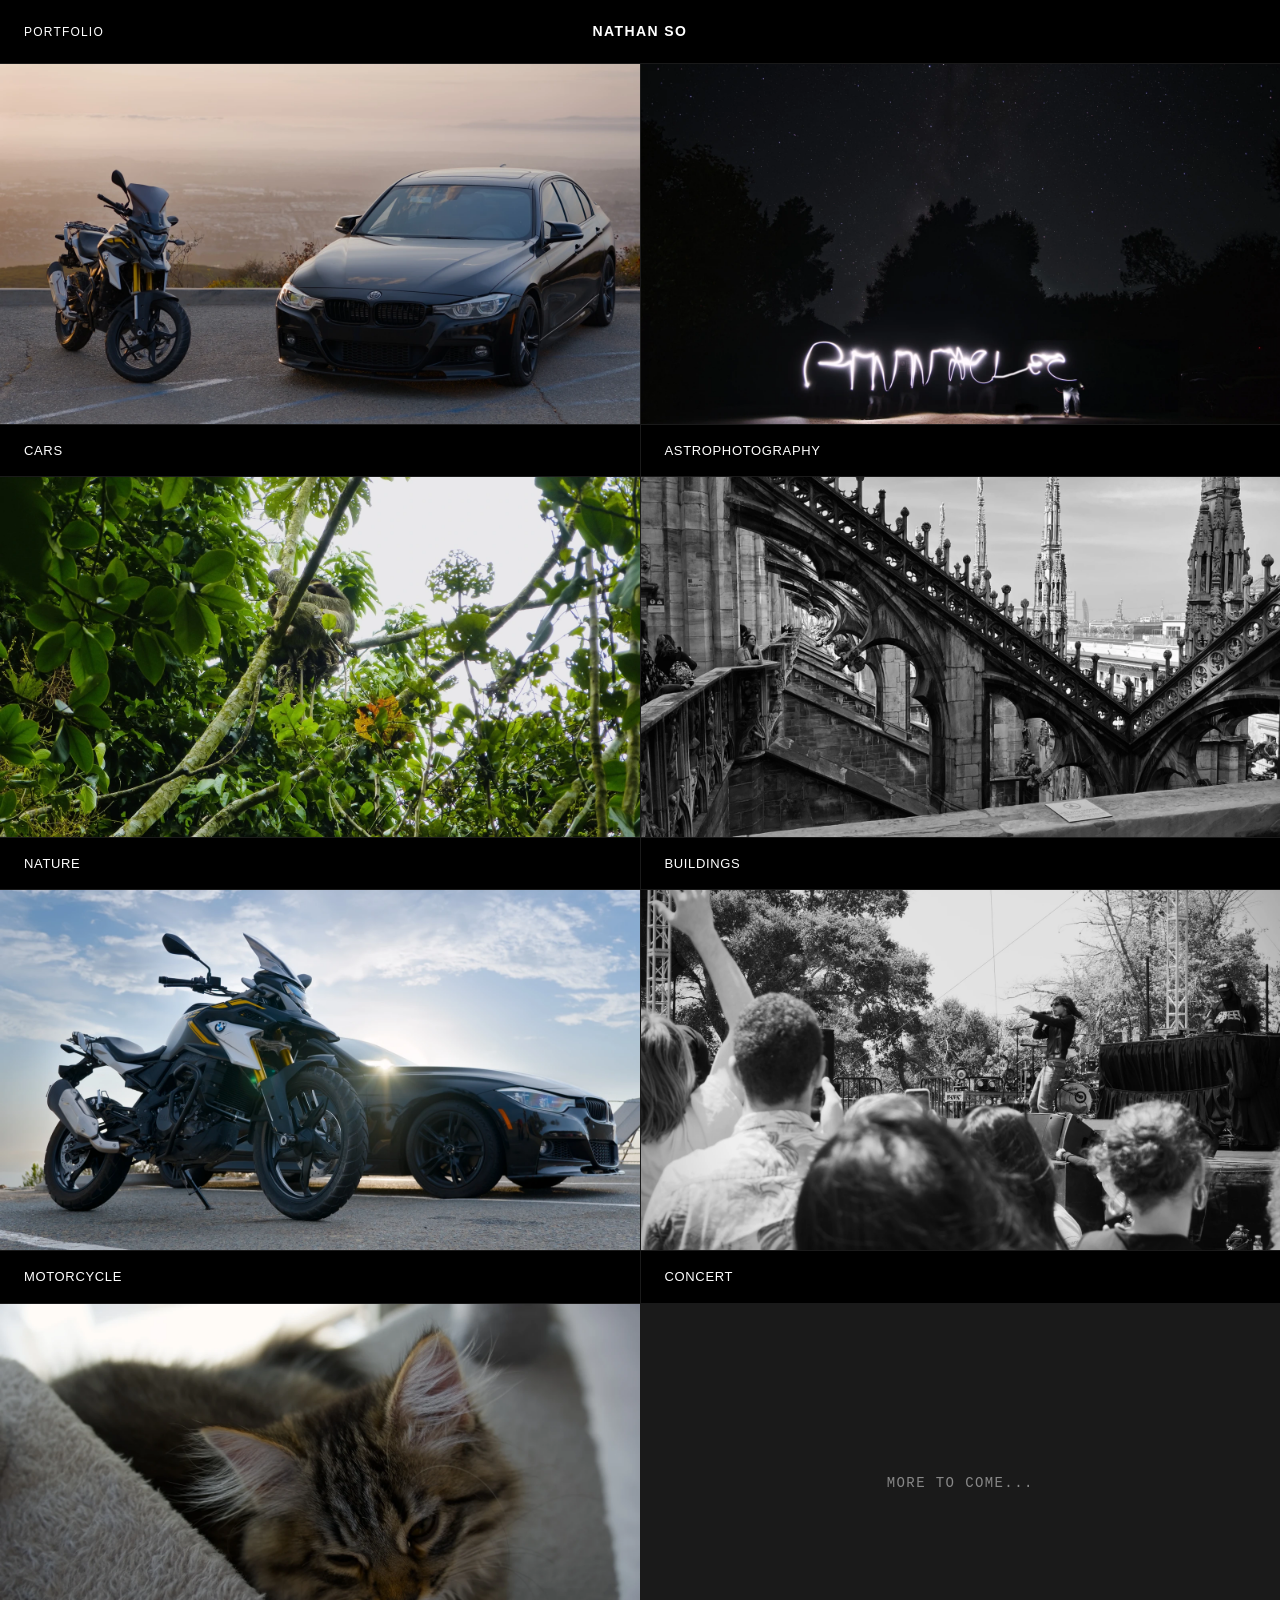
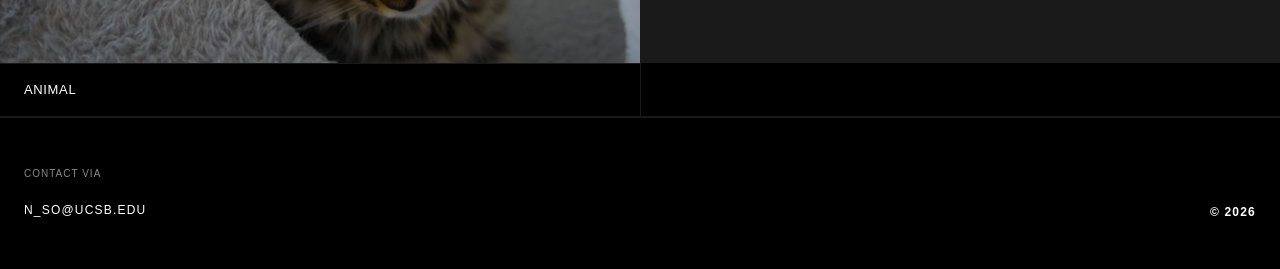
==== index.html @ 7e8517ad "first commit" ====
<!DOCTYPE html>
<html lang="en">
<head>
  <meta charset="UTF-8">
  <meta name="viewport" content="width=device-width, initial-scale=1.0">
  <title>Portfolio</title>
  <meta name="description" content="High-end editorial photography portfolio.">
  <link rel="stylesheet" href="styles.css">
</head>
<body>
  
    <header>
      <div class="header-left">
        <button class="hamburger">
          <span></span>
          <span></span>
        </button>
        <div class="nav-links">
          <a href="index.html" class="nav-link active">PORTFOLIO</a>
        </div>
      </div>
      <div class="logo"><a href="index.html">Nathan So</a></div>
      <div class="header-right">
        <!-- Empty for balance on desktop -->
      </div>
    </header>
    
    <div class="mobile-menu">
      <a href="index.html" class="nav-link">PORTFOLIO</a>
    </div>
    
  <main>
    
    <div class="portfolio-grid">
      
        <a href="projects/cars.html" class="grid-item">
          <div class="grid-image-wrap">
            <img src="assets/covers/cars.webp" alt="Cars cover" class="grid-image" loading="lazy" decoding="async">
          </div>
          <div class="grid-meta">
            <span class="grid-title">Cars</span>
          </div>
        </a>
        
        <a href="projects/astrophotography.html" class="grid-item">
          <div class="grid-image-wrap">
            <img src="assets/covers/astrophotography.webp" alt="Astrophotography cover" class="grid-image" loading="lazy" decoding="async">
          </div>
          <div class="grid-meta">
            <span class="grid-title">Astrophotography</span>
          </div>
        </a>
        
        <a href="projects/nature.html" class="grid-item">
          <div class="grid-image-wrap">
            <img src="assets/covers/nature.webp" alt="Nature cover" class="grid-image" loading="lazy" decoding="async">
          </div>
          <div class="grid-meta">
            <span class="grid-title">Nature</span>
          </div>
        </a>
        
        <a href="projects/buildings.html" class="grid-item">
          <div class="grid-image-wrap">
            <img src="assets/covers/buildings.webp" alt="Buildings cover" class="grid-image" loading="lazy" decoding="async">
          </div>
          <div class="grid-meta">
            <span class="grid-title">Buildings</span>
          </div>
        </a>
        
        <a href="projects/motorcycle.html" class="grid-item">
          <div class="grid-image-wrap">
            <img src="assets/covers/motorcycle.webp" alt="Motorcycle cover" class="grid-image" loading="lazy" decoding="async">
          </div>
          <div class="grid-meta">
            <span class="grid-title">Motorcycle</span>
          </div>
        </a>
        
        <a href="projects/concert.html" class="grid-item">
          <div class="grid-image-wrap">
            <img src="assets/covers/concert.webp" alt="Concert cover" class="grid-image" loading="lazy" decoding="async">
          </div>
          <div class="grid-meta">
            <span class="grid-title">Concert</span>
          </div>
        </a>
        
        <a href="projects/animal.html" class="grid-item">
          <div class="grid-image-wrap">
            <img src="assets/covers/animal.webp" alt="Animal cover" class="grid-image" loading="lazy" decoding="async">
          </div>
          <div class="grid-meta">
            <span class="grid-title">Animal</span>
          </div>
        </a>
        
        <div class="grid-item more-to-come">
          <div class="grid-image-wrap flex-center">
            <span class="more-text">More to come...</span>
          </div>
        </div>
        
    </div>
    
  </main>
  
    <footer>
      <div class="footer-left">
        <div class="footer-label">CONTACT VIA</div>
        <div class="footer-links" style="position: relative;">
          <button class="email-copy-btn" id="email-btn">n_so@ucsb.edu</button>
          <div class="copy-popup" id="copy-popup">Copied to clipboard</div>
        </div>
      </div>
      <div class="footer-right">
        <div class="logo-mark">© 2026</div>
      </div>
    </footer>
    
  <script src="scripts.js"></script>
</body>
</html>
---- styles.css ----
:root {
  --black: #000000;
  --white: #ffffff;
  --gray: #888888;
  --border: #1a1a1a;
  --font-main: 'Helvetica Neue', Helvetica, Arial, sans-serif;
  --font-mono: ui-monospace, SFMono-Regular, Menlo, Monaco, Consolas, monospace;
}

* {
  box-sizing: border-box;
  margin: 0;
  padding: 0;
}

html, body {
  background-color: var(--black);
  color: var(--white);
  font-family: var(--font-main);
  -webkit-font-smoothing: antialiased;
  -moz-osx-font-smoothing: grayscale;
  line-height: 1.5;
  width: 100%;
  overflow-x: hidden;
}

a {
  color: inherit;
  text-decoration: none;
}

/* Header */
header {
  position: fixed;
  top: 0;
  left: 0;
  width: 100%;
  height: 64px;
  background-color: var(--black);
  border-bottom: 1px solid var(--border);
  z-index: 100;
  display: flex;
  align-items: center;
  justify-content: space-between;
  padding: 0 24px;
}

.header-left, .header-right {
  flex: 1;
  display: flex;
  align-items: center;
}

.header-right {
  justify-content: flex-end;
  gap: 24px;
}

.logo {
  flex: 0 0 auto;
  font-size: 14px;
  font-weight: 700;
  letter-spacing: 0.1em;
  text-transform: uppercase;
  text-align: center;
}

.nav-links {
  display: flex;
  gap: 24px;
}

.nav-link {
  font-size: 12px;
  font-weight: 500;
  letter-spacing: 0.1em;
  text-transform: uppercase;
  color: var(--gray);
  transition: color 0.2s ease;
}

.nav-link:hover, .nav-link.active {
  color: var(--white);
}

.hamburger {
  display: none;
  flex-direction: column;
  justify-content: space-between;
  width: 24px;
  height: 12px;
  background: transparent;
  border: none;
  cursor: pointer;
  z-index: 200;
}

.hamburger span {
  display: block;
  width: 100%;
  height: 1px;
  background-color: var(--white);
  transition: all 0.3s ease;
}

.hamburger.open span:nth-child(1) {
  transform: translateY(5.5px) rotate(45deg);
}
.hamburger.open span:nth-child(2) {
  transform: translateY(-5.5px) rotate(-45deg);
}

/* Mobile Menu Overlay */
.mobile-menu {
  position: fixed;
  top: 0;
  left: 0;
  width: 100%;
  height: 100vh;
  background-color: var(--black);
  z-index: 150;
  display: flex;
  flex-direction: column;
  justify-content: center;
  align-items: center;
  gap: 32px;
  opacity: 0;
  pointer-events: none;
  transition: opacity 0.3s ease;
}

.mobile-menu.open {
  opacity: 1;
  pointer-events: all;
}

.mobile-menu .nav-link {
  font-size: 24px;
  color: var(--white);
}

/* Main Content */
main {
  margin-top: 64px;
  min-height: calc(100vh - 64px - 100px);
}

/* Index - Grid */
.portfolio-grid {
  display: grid;
  grid-template-columns: repeat(2, 1fr);
  gap: 1px;
  background-color: var(--border);
  border-bottom: 1px solid var(--border);
}

.grid-item {
  background-color: var(--black);
  display: block;
  position: relative;
  overflow: hidden;
}

.grid-image-wrap {
  position: relative;
  width: 100%;
  aspect-ratio: 16 / 9;
  overflow: hidden;
}

.grid-image {
  width: 100%;
  height: 100%;
  object-fit: cover;
  transition: transform 0.6s cubic-bezier(0.25, 1, 0.5, 1), opacity 0.6s ease;
}

.grid-item:hover .grid-image {
  transform: scale(1.03);
  opacity: 0.8;
}

.grid-meta {
  padding: 16px 24px;
  display: flex;
  justify-content: space-between;
  align-items: center;
  border-top: 1px solid var(--border);
}

.grid-title {
  font-size: 13px;
  font-weight: 500;
  letter-spacing: 0.05em;
  text-transform: uppercase;
}

.grid-category {
  font-size: 11px;
  color: var(--gray);
  letter-spacing: 0.05em;
  text-transform: uppercase;
}

.more-to-come {
  background-color: var(--black);
}

.flex-center {
  display: flex;
  align-items: center;
  justify-content: center;
  background-color: var(--border);
}

.more-text {
  font-family: var(--font-mono);
  font-size: 14px;
  color: var(--gray);
  text-transform: uppercase;
  letter-spacing: 0.1em;
}

/* Project Hero */
.project-hero {
  padding: 64px 24px;
  display: flex;
  justify-content: space-between;
  align-items: flex-start;
  border-bottom: 1px solid var(--border);
}

.project-title {
  font-size: 32px;
  font-weight: 500;
  letter-spacing: 0.02em;
  text-transform: uppercase;
  max-width: 50%;
}

.project-meta {
  text-align: right;
  font-family: var(--font-mono);
  font-size: 11px;
  color: var(--gray);
  line-height: 2;
  text-transform: uppercase;
}

/* Masonry Gallery */
.masonry {
  display: flex;
  gap: 12px;
  padding: 12px;
}

.masonry-column {
  display: flex;
  flex-direction: column;
  gap: 12px;
  flex: 1;
}

.masonry-item {
  cursor: zoom-in;
  display: block;
}

.masonry-item img {
  width: 100%;
  display: block;
  height: auto;
}

/* Contact Page */
.contact-container {
  padding: 120px 24px;
  max-width: 600px;
  margin: 0 auto;
  text-align: center;
}

.contact-title {
  font-size: 24px;
  font-weight: 400;
  margin-bottom: 48px;
  letter-spacing: 0.1em;
  text-transform: uppercase;
}

.contact-links {
  display: flex;
  flex-direction: column;
  gap: 24px;
}

.contact-link {
  font-size: 16px;
  color: var(--gray);
  transition: color 0.2s;
  letter-spacing: 0.05em;
  text-transform: uppercase;
}

.contact-link:hover {
  color: var(--white);
}

/* Footer */
footer {
  padding: 48px 24px;
  border-top: 1px solid var(--border);
  display: flex;
  justify-content: space-between;
  align-items: flex-end;
}

.footer-left {
  display: flex;
  flex-direction: column;
  gap: 8px;
}

.footer-label {
  font-size: 10px;
  color: var(--gray);
  letter-spacing: 0.1em;
  text-transform: uppercase;
  margin-bottom: 8px;
}

.footer-links a, .email-copy-btn {
  font-size: 12px;
  letter-spacing: 0.1em;
  margin-right: 24px;
  text-transform: uppercase;
  background: none;
  border: none;
  color: inherit;
  font-family: inherit;
  cursor: pointer;
  padding: 0;
}

.footer-links a:hover, .email-copy-btn:hover {
  color: var(--gray);
}

.copy-popup {
  position: absolute;
  bottom: 100%;
  left: 0;
  margin-bottom: 8px;
  background: var(--white);
  color: var(--black);
  padding: 4px 8px;
  font-size: 10px;
  font-family: var(--font-mono);
  text-transform: uppercase;
  white-space: nowrap;
  opacity: 0;
  pointer-events: none;
  transition: opacity 0.2s ease, transform 0.2s ease;
  transform: translateY(4px);
}

.copy-popup.show {
  opacity: 1;
  transform: translateY(0);
}

.footer-right .logo-mark {
  font-size: 12px;
  font-weight: 700;
  letter-spacing: 0.1em;
}

/* Lightbox */
.lightbox {
  position: fixed;
  top: 0;
  left: 0;
  width: 100%;
  height: 100vh;
  background-color: var(--black);
  z-index: 1000;
  display: flex;
  justify-content: center;
  align-items: center;
  opacity: 0;
  pointer-events: none;
  transition: opacity 0.3s ease;
}

.lightbox.active {
  opacity: 1;
  pointer-events: all;
}

.lightbox-content {
  position: relative;
  max-width: 90%;
  max-height: 90vh;
}

.lightbox-img {
  max-width: 100%;
  max-height: 90vh;
  object-fit: contain;
  display: block;
}

.lightbox-close {
  position: absolute;
  top: 24px;
  right: 24px;
  background: none;
  border: none;
  cursor: pointer;
  z-index: 1010;
}

.lightbox-controls {
  position: absolute;
  top: 50%;
  left: 0;
  width: 100%;
  display: flex;
  justify-content: space-between;
  padding: 0 24px;
  transform: translateY(-50%);
  pointer-events: none;
}

.lightbox-prev, .lightbox-next {
  background: none;
  border: none;
  cursor: pointer;
  pointer-events: all;
  padding: 16px;
}

.lightbox svg {
  stroke: var(--white);
  width: 24px;
  height: 24px;
}

/* Responsive */
@media (max-width: 768px) {
  .nav-links {
    display: none;
  }
  
  .hamburger {
    display: flex;
  }

  .portfolio-grid {
    grid-template-columns: 1fr;
  }
  
  .masonry {
    flex-direction: column;
  }
  
  .project-hero {
    flex-direction: column;
    gap: 24px;
  }
  
  .project-title {
    max-width: 100%;
  }
  
  .project-meta {
    text-align: left;
  }
}
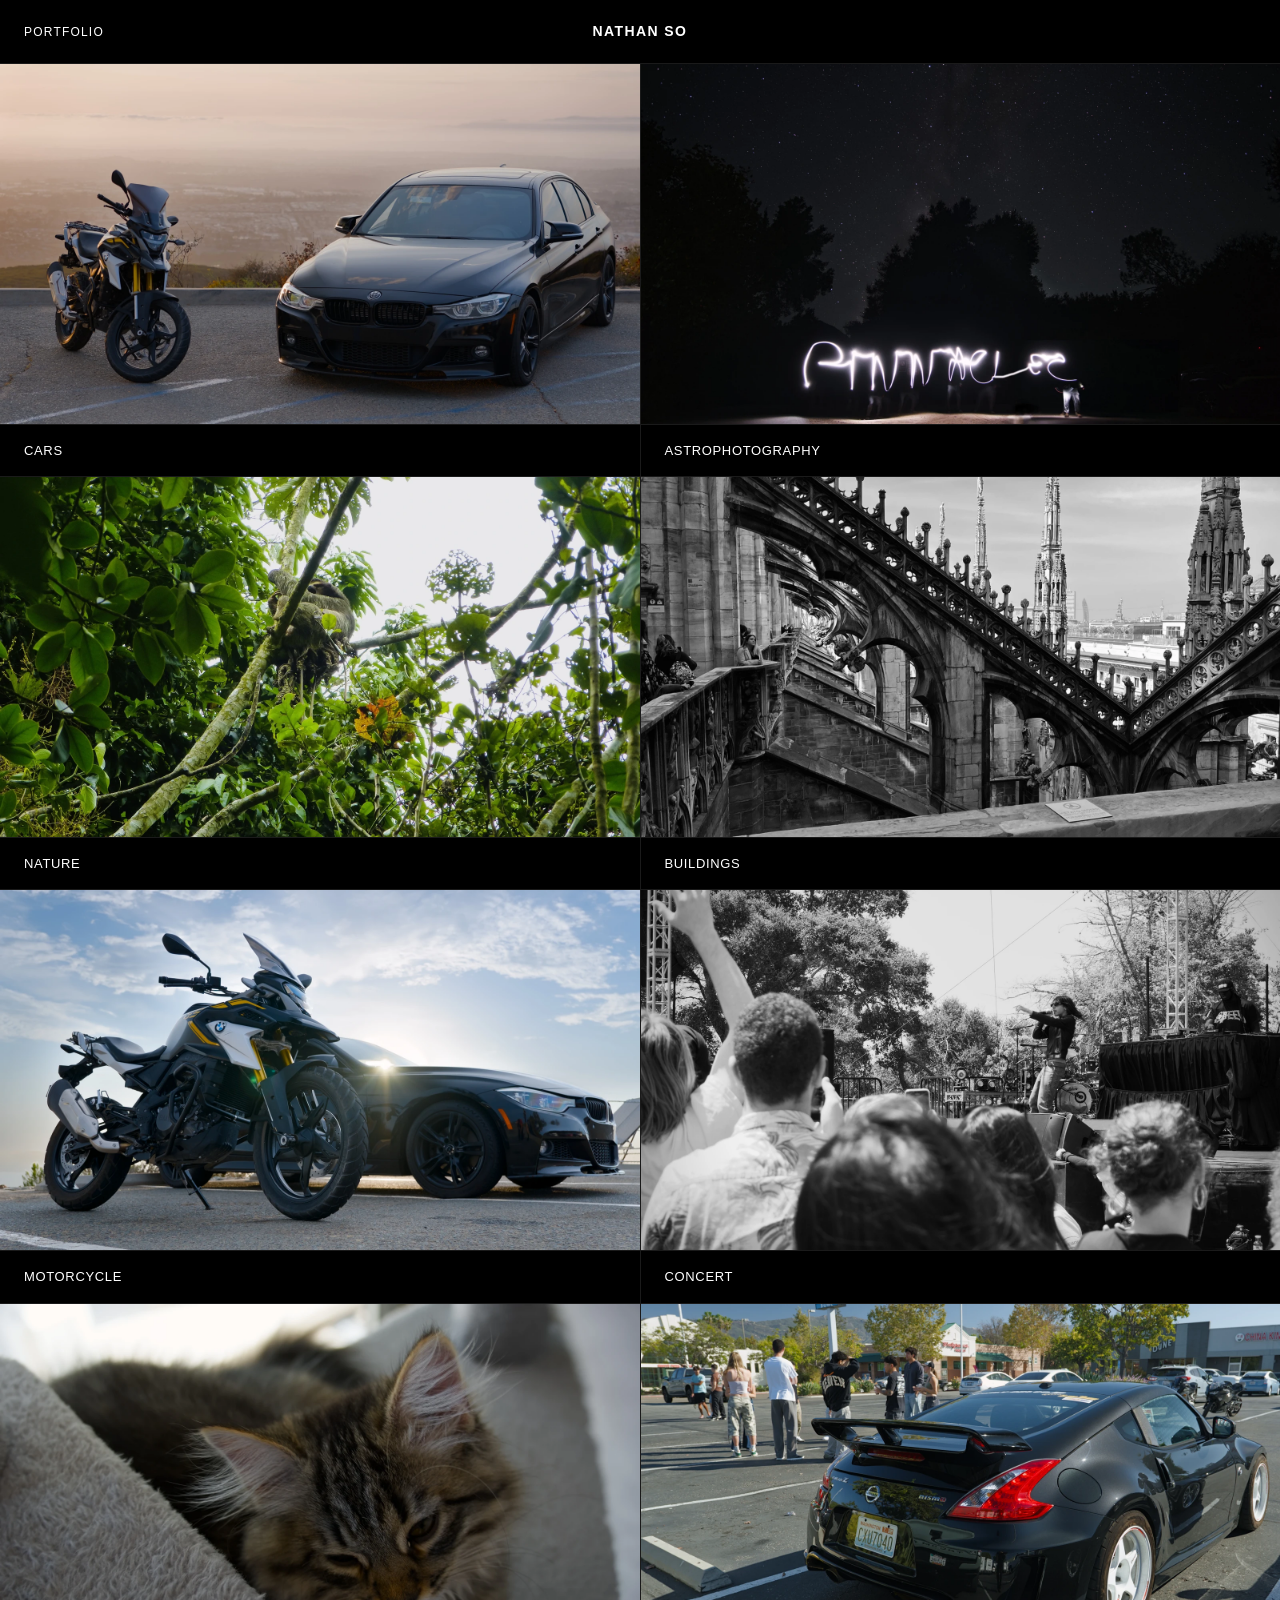
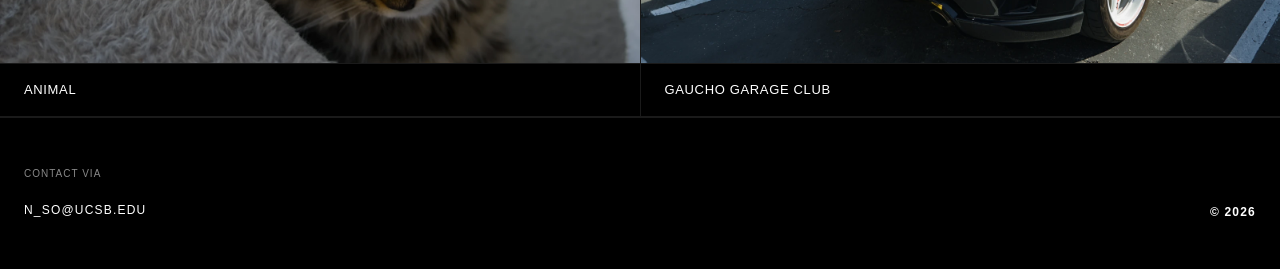
==== commit 70d5cfd7: "new photos" ====
--- a/index.html
+++ b/index.html
@@ -96,11 +96,14 @@
           </div>
         </a>
         
-        <div class="grid-item more-to-come">
-          <div class="grid-image-wrap flex-center">
-            <span class="more-text">More to come...</span>
+        <a href="projects/gaucho-garage-club.html" class="grid-item">
+          <div class="grid-image-wrap">
+            <img src="assets/covers/gaucho-garage-club.webp" alt="Gaucho Garage Club cover" class="grid-image" loading="lazy" decoding="async">
           </div>
-        </div>
+          <div class="grid-meta">
+            <span class="grid-title">Gaucho Garage Club</span>
+          </div>
+        </a>
         
     </div>
     
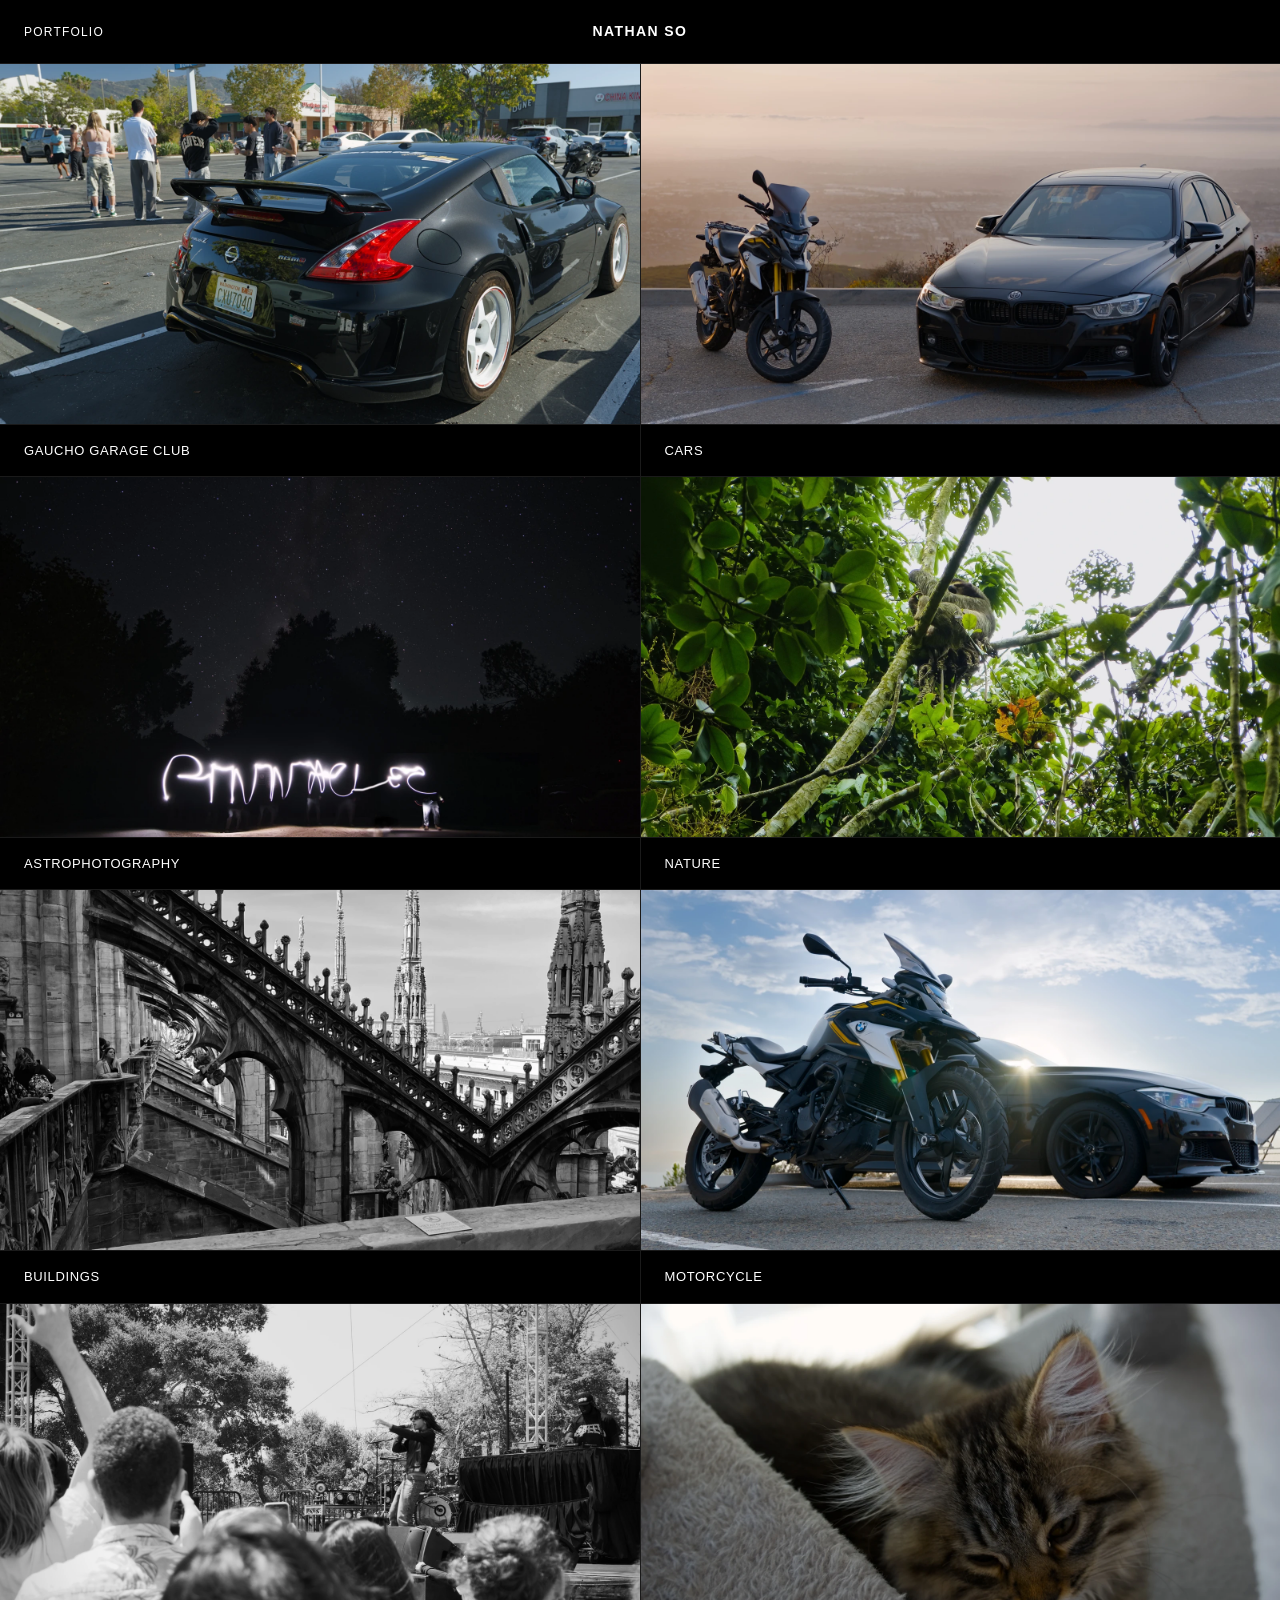
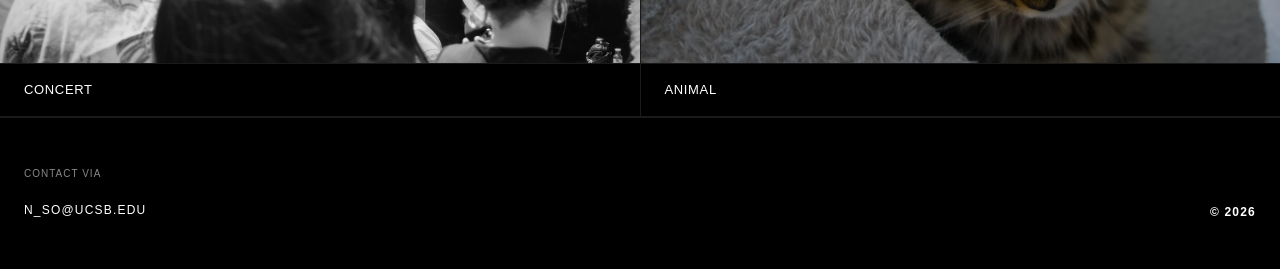
==== commit 139f00da: "some fixes" ====
--- a/index.html
+++ b/index.html
@@ -33,6 +33,15 @@
     
     <div class="portfolio-grid">
       
+        <a href="projects/gaucho-garage-club.html" class="grid-item">
+          <div class="grid-image-wrap">
+            <img src="assets/covers/gaucho-garage-club.webp" alt="Gaucho Garage Club cover" class="grid-image" loading="lazy" decoding="async">
+          </div>
+          <div class="grid-meta">
+            <span class="grid-title">Gaucho Garage Club</span>
+          </div>
+        </a>
+        
         <a href="projects/cars.html" class="grid-item">
           <div class="grid-image-wrap">
             <img src="assets/covers/cars.webp" alt="Cars cover" class="grid-image" loading="lazy" decoding="async">
@@ -96,15 +105,6 @@
           </div>
         </a>
         
-        <a href="projects/gaucho-garage-club.html" class="grid-item">
-          <div class="grid-image-wrap">
-            <img src="assets/covers/gaucho-garage-club.webp" alt="Gaucho Garage Club cover" class="grid-image" loading="lazy" decoding="async">
-          </div>
-          <div class="grid-meta">
-            <span class="grid-title">Gaucho Garage Club</span>
-          </div>
-        </a>
-        
     </div>
     
   </main>
--- a/styles.css
+++ b/styles.css
@@ -264,6 +264,32 @@
 .masonry-item {
   cursor: zoom-in;
   display: block;
+  position: relative;
+}
+
+.device-note {
+  font-size: 10px;
+  letter-spacing: 0.08em;
+  color: var(--white);
+  opacity: 0.75;
+  text-shadow: 0 0 4px rgba(0, 0, 0, 0.8);
+  pointer-events: none;
+}
+
+.masonry-item .device-note {
+  position: absolute;
+  left: 8px;
+  bottom: 6px;
+}
+
+.lightbox-note {
+  position: absolute;
+  left: 0;
+  bottom: -20px;
+}
+
+.lightbox-note[hidden] {
+  display: none;
 }
 
 .masonry-item img {
